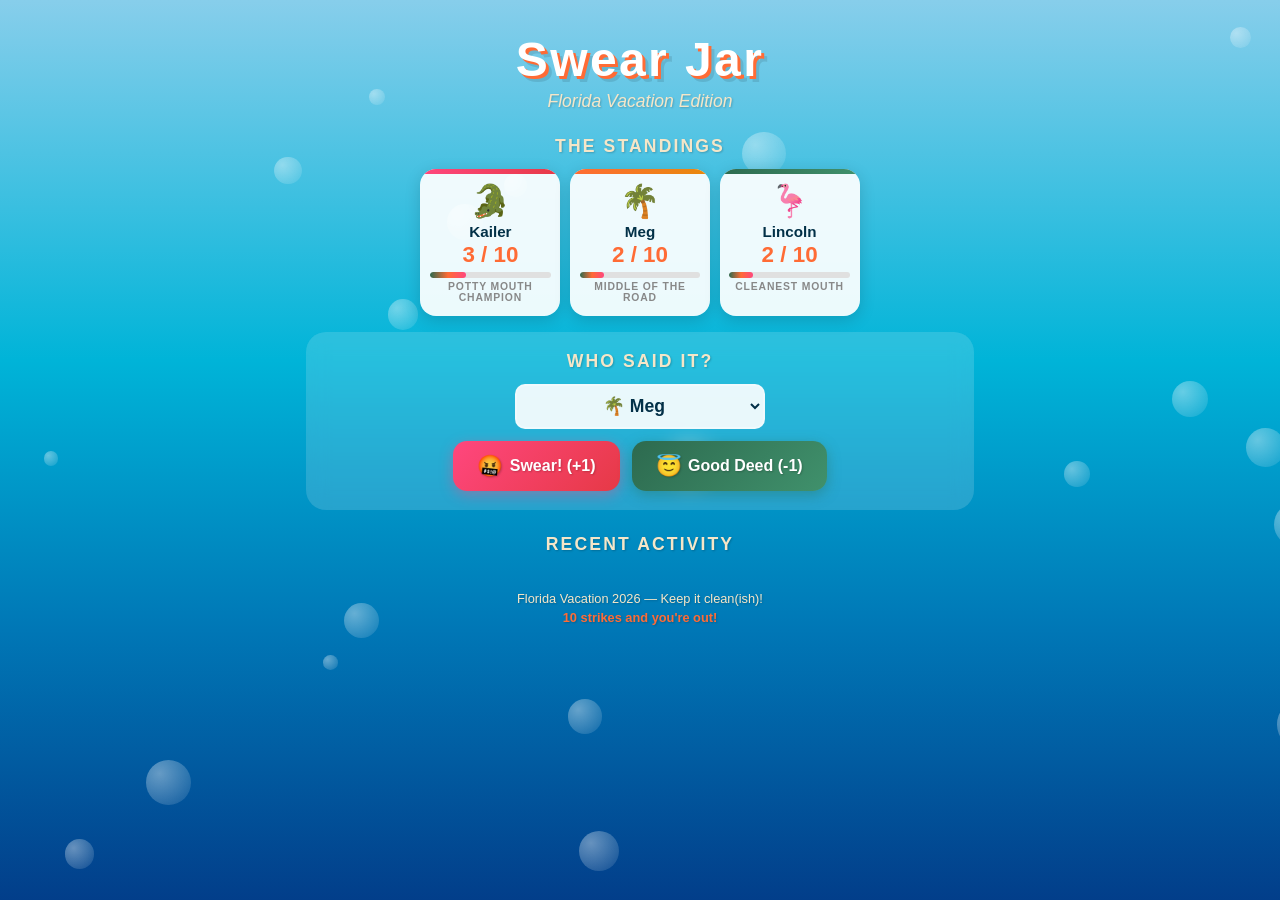
==== index.html @ c7115ccd "Inline everything into single HTML file to defeat Safari cache Safari was aggressively caching old J" ====
<!DOCTYPE html>
<html lang="en">
<head>
<meta charset="UTF-8">
<meta name="viewport" content="width=device-width, initial-scale=1.0">
<title>Florida Vacation Swear Chart</title>
<style>
*,*::before,*::after{margin:0;padding:0;box-sizing:border-box}
:root{--sand:#f5e6c8;--ocean:#0077b6;--ocean-deep:#023e8a;--ocean-light:#00b4d8;--sunset-orange:#ff6b35;--sunset-pink:#ff477e;--palm-green:#2d6a4f;--sky:#caf0f8;--text:#023047;--text-light:#fff;--card-shadow:rgba(0,0,0,.15)}
body{font-family:'Segoe UI',Tahoma,Geneva,Verdana,sans-serif;background:linear-gradient(180deg,#87CEEB 0%,#00b4d8 40%,#0077b6 70%,#023e8a 100%);color:var(--text);min-height:100vh;overflow-x:hidden;position:relative}
#bubbles{position:fixed;inset:0;pointer-events:none;z-index:0;overflow:hidden}
#bubbles .bubble{position:absolute;border-radius:50%;background:radial-gradient(circle at 30% 30%,rgba(255,255,255,0.4),rgba(255,255,255,0.05));animation:float var(--dur) ease-in-out infinite}
@keyframes float{0%{transform:translateY(0) scale(1);opacity:.6}50%{transform:translateY(-80px) scale(1.1);opacity:.3}100%{transform:translateY(0) scale(1);opacity:.6}}
header,main,footer{position:relative;z-index:1;max-width:700px;margin:0 auto;padding:0 1rem}
header{text-align:center;padding-top:2rem}
header h1{font-size:3rem;font-weight:800;letter-spacing:.05em;color:var(--text-light);text-shadow:3px 3px 0 var(--sunset-orange),6px 6px 0 rgba(0,0,0,0.1)}
.subtitle{color:var(--sand);font-style:italic;font-size:1.1rem;margin-top:.25rem;text-shadow:1px 1px 2px rgba(0,0,0,0.2)}
#scoreboard{margin-top:1.5rem;text-align:center}
#scoreboard h2,#controls h2,#history-section h2{font-weight:600;font-size:1.1rem;color:var(--sand);text-transform:uppercase;letter-spacing:.12em;margin-bottom:.75rem;text-shadow:1px 1px 2px rgba(0,0,0,0.2)}
#player-cards{display:flex;justify-content:center;gap:.6rem;flex-wrap:nowrap}
.player-card{background:rgba(255,255,255,0.92);border-radius:16px;padding:.8rem .6rem;flex:1;max-width:140px;box-shadow:0 4px 16px var(--card-shadow);transition:transform .3s,box-shadow .3s;text-align:center;position:relative;overflow:hidden}
.player-card::before{content:'';position:absolute;top:0;left:0;right:0;height:5px}
.player-card[data-rank="1"]::before{background:linear-gradient(90deg,var(--sunset-pink),#e63946)}
.player-card[data-rank="2"]::before{background:linear-gradient(90deg,var(--sunset-orange),#e8890c)}
.player-card[data-rank="3"]::before{background:linear-gradient(90deg,var(--palm-green),#40916c)}
.player-avatar{font-size:2rem;margin-bottom:.2rem;display:block}
.player-name{font-size:.95rem;font-weight:700;color:var(--text)}
.player-score{font-size:1.4rem;font-weight:800;margin:.15rem 0;transition:all .3s}
.player-score.clean{color:var(--palm-green)}.player-score.warning{color:var(--sunset-orange)}.player-score.danger{color:var(--sunset-pink)}.player-score.disqualified{color:#e63946;text-decoration:line-through}
.score-bar{width:100%;height:6px;background:#e0e0e0;border-radius:3px;margin:.2rem 0;overflow:hidden}
.score-fill{height:100%;border-radius:3px;background:linear-gradient(90deg,var(--palm-green),var(--sunset-orange),var(--sunset-pink));transition:width .4s ease}
.disqualified-card{opacity:.6;filter:grayscale(.4)}.disqualified-card .player-rank{color:#e63946;font-weight:700}
.player-rank{font-size:.65rem;text-transform:uppercase;letter-spacing:.08em;color:#888;font-weight:600}
.score-change{position:absolute;top:50%;left:50%;transform:translate(-50%,-50%);font-size:2rem;font-weight:800;pointer-events:none;animation:scorePop .8s ease-out forwards;z-index:10}
.score-change.bad{color:var(--sunset-pink)}.score-change.good{color:var(--palm-green)}
@keyframes scorePop{0%{opacity:1;transform:translate(-50%,-50%) scale(.5)}50%{opacity:1;transform:translate(-50%,-80%) scale(1.3)}100%{opacity:0;transform:translate(-50%,-120%) scale(1)}}
@keyframes cardShake{0%,100%{transform:translateX(0)}20%{transform:translateX(-6px) rotate(-2deg)}40%{transform:translateX(6px) rotate(2deg)}60%{transform:translateX(-4px) rotate(-1deg)}80%{transform:translateX(4px) rotate(1deg)}}
.player-card.shake{animation:cardShake .4s ease-in-out}
@keyframes cardGlow{0%,100%{box-shadow:0 4px 16px var(--card-shadow)}50%{box-shadow:0 4px 24px rgba(45,106,79,0.5)}}
.player-card.glow{animation:cardGlow .6s ease-in-out}
#reaction-toast{text-align:center;margin:.75rem auto;padding:.5rem 1.2rem;background:rgba(255,255,255,0.92);border-radius:12px;font-size:.95rem;font-weight:600;color:var(--text);box-shadow:0 4px 12px rgba(0,0,0,0.1);max-width:350px;transition:opacity .5s ease}
#reaction-toast.fade-out{opacity:0}
#controls{margin-top:1rem;text-align:center;background:rgba(255,255,255,0.15);backdrop-filter:blur(10px);border-radius:20px;padding:1.2rem}
.control-row{display:flex;justify-content:center;align-items:center;gap:.75rem;margin-bottom:.75rem}
#player-select{padding:.6rem 1.5rem;border-radius:10px;border:2px solid rgba(255,255,255,0.3);background:rgba(255,255,255,0.9);color:var(--text);font-size:1.1rem;font-weight:600;cursor:pointer;width:100%;max-width:250px;text-align:center}
#player-select:focus{outline:none;border-color:var(--sunset-orange)}
.action-buttons{display:flex;justify-content:center;gap:.75rem}
.action-btn{padding:.8rem 1.5rem;border:none;border-radius:14px;font-size:1rem;font-weight:700;cursor:pointer;transition:all .2s;display:flex;align-items:center;gap:.4rem;color:var(--text-light);text-shadow:1px 1px 2px rgba(0,0,0,0.2)}
.action-btn .btn-icon{font-size:1.3rem}
.action-btn.swear{background:linear-gradient(135deg,var(--sunset-pink),#e63946);box-shadow:0 4px 14px rgba(255,71,126,0.4)}
.action-btn.swear:active{transform:scale(.97)}
.action-btn.good-deed{background:linear-gradient(135deg,var(--palm-green),#40916c);box-shadow:0 4px 14px rgba(45,106,79,0.4)}
.action-btn.good-deed:active{transform:scale(.97)}
#history-section{margin-top:1.5rem;text-align:center}
#history-log{list-style:none;max-width:500px;margin:0 auto}
#history-log li{background:rgba(255,255,255,0.88);border-radius:10px;padding:.5rem .75rem;margin-bottom:.4rem;font-size:.82rem;display:flex;justify-content:space-between;align-items:center;animation:slideIn .3s ease-out}
#history-log li .log-text{text-align:left}
#history-log li .log-time{font-size:.68rem;color:#888;white-space:nowrap;margin-left:.5rem}
#history-log li.swear-entry{border-left:4px solid var(--sunset-pink)}
#history-log li.deed-entry{border-left:4px solid var(--palm-green)}
@keyframes slideIn{from{opacity:0;transform:translateX(-20px)}to{opacity:1;transform:translateX(0)}}
footer{text-align:center;padding:1.5rem 1rem;color:var(--sand);font-size:.8rem;text-shadow:1px 1px 2px rgba(0,0,0,0.2)}
.footer-note{margin-top:.25rem;font-weight:600;color:var(--sunset-orange)}
.hidden{display:none!important}
@media(max-width:600px){header h1{font-size:2rem}.player-avatar{font-size:1.6rem}.player-name{font-size:.85rem}.player-score{font-size:1.1rem}.player-rank{font-size:.6rem}.action-btn{padding:.7rem 1.2rem;font-size:.9rem}#reaction-toast{font-size:.85rem}}
</style>
</head>
<body>
<div id="bubbles"></div>
<header>
  <h1>Swear Jar</h1>
  <p class="subtitle">Florida Vacation Edition</p>
</header>
<main>
  <section id="scoreboard">
    <h2>The Standings</h2>
    <div id="player-cards"></div>
  </section>
  <div id="reaction-toast" class="hidden"></div>
  <section id="controls">
    <h2>Who said it?</h2>
    <div class="control-row">
      <select id="player-select"></select>
    </div>
    <div class="action-buttons">
      <button id="swear-btn" class="action-btn swear">
        <span class="btn-icon">🤬</span>
        <span>Swear! (+1)</span>
      </button>
      <button id="good-deed-btn" class="action-btn good-deed">
        <span class="btn-icon">😇</span>
        <span>Good Deed (-1)</span>
      </button>
    </div>
  </section>
  <section id="history-section">
    <h2>Recent Activity</h2>
    <ul id="history-log"></ul>
  </section>
</main>
<footer>
  <p>Florida Vacation 2026 &mdash; Keep it clean(ish)!</p>
  <p class="footer-note">10 strikes and you're out!</p>
</footer>
<script>
var DISQUALIFY_AT = 10;
var STORAGE_KEY = "florida-swear-v2";
var HISTORY_KEY = "florida-swear-history-v2";
var DEFAULT_PLAYERS = [
  { name: "Meg", avatar: "\u{1F334}", score: 2 },
  { name: "Lincoln", avatar: "\u{1F9A9}", score: 2 },
  { name: "Kailer", avatar: "\u{1F40A}", score: 3 }
];
var SWEAR_REACTIONS = ["Ooh, language!","Soap, anyone?","The seagulls heard that!","Not in front of the dolphins!","That cost ya!","Grandma would NOT approve.","The palm trees are blushing.","Florida Man would be proud...","Drop it in the swear jar!","Watch your mouth, beach bum!"];
var GOOD_DEED_REACTIONS = ["Aww, how sweet!","Redemption arc!","Faith in humanity restored.","A true Florida angel.","Gold star for you!","That's the spirit!","Making grandma proud!","Wholesome beach vibes!","You've earned some sunscreen karma.","The manatees approve!"];
var RANK_LABELS = ["Potty Mouth Champion","Middle of the Road","Cleanest Mouth"];

var players = loadLocal("players") || DEFAULT_PLAYERS.map(function(p){return{name:p.name,avatar:p.avatar,score:p.score}});
var history = loadLocal("history") || [];

var playerCardsEl = document.getElementById("player-cards");
var playerSelect = document.getElementById("player-select");
var swearBtn = document.getElementById("swear-btn");
var goodDeedBtn = document.getElementById("good-deed-btn");
var historyLog = document.getElementById("history-log");
var bubblesEl = document.getElementById("bubbles");
var reactionEl = document.getElementById("reaction-toast");

try{createBubbles()}catch(e){}
renderAll();

swearBtn.addEventListener("click", function(){
  var idx = parseInt(playerSelect.value, 10);
  if(players[idx].score >= DISQUALIFY_AT) return;
  players[idx].score += 1;
  var reaction = players[idx].score >= DISQUALIFY_AT ? "DISQUALIFIED! 10 strikes and you're OUT!" : pickRandom(SWEAR_REACTIONS);
  addHistory(players[idx].name, "swear", reaction);
  saveLocal(); renderAll();
  animateCard(idx, "shake", "bad", "+1");
  showReaction(reaction);
});

goodDeedBtn.addEventListener("click", function(){
  var idx = parseInt(playerSelect.value, 10);
  if(players[idx].score <= 0) return;
  players[idx].score -= 1;
  var reaction = pickRandom(GOOD_DEED_REACTIONS);
  addHistory(players[idx].name, "deed", reaction);
  saveLocal(); renderAll();
  animateCard(idx, "glow", "good", "-1");
  showReaction(reaction);
});

function renderAll(){renderScoreboard();renderSelect();renderHistory()}

function renderScoreboard(){
  var sorted = players.map(function(p,i){return{name:p.name,avatar:p.avatar,score:p.score,idx:i}}).sort(function(a,b){return b.score-a.score});
  playerCardsEl.innerHTML = sorted.map(function(p,rank){
    var dq = p.score >= DISQUALIFY_AT;
    var danger = p.score >= 7;
    var sc = dq?"disqualified":danger?"danger":p.score>0?"warning":"clean";
    var rl = dq?"DISQUALIFIED":RANK_LABELS[Math.min(rank,RANK_LABELS.length-1)];
    var cc = "player-card"+(dq?" disqualified-card":"");
    return '<div class="'+cc+'" data-rank="'+(rank+1)+'" data-idx="'+p.idx+'">'
      +'<span class="player-avatar">'+p.avatar+'</span>'
      +'<div class="player-name">'+p.name+'</div>'
      +'<div class="player-score '+sc+'">'+p.score+' / '+DISQUALIFY_AT+'</div>'
      +'<div class="score-bar"><div class="score-fill" style="width:'+(p.score/DISQUALIFY_AT*100)+'%"></div></div>'
      +'<div class="player-rank">'+rl+'</div></div>';
  }).join("");
}

function renderSelect(){
  var cv = playerSelect.value;
  playerSelect.innerHTML = players.map(function(p,i){return'<option value="'+i+'">'+p.avatar+' '+p.name+'</option>'}).join("");
  if(cv!==""&&cv<players.length) playerSelect.value=cv;
}

function renderHistory(){
  var recent = history.slice(-15).reverse();
  historyLog.innerHTML = recent.map(function(e){
    var cls = e.type==="swear"?"swear-entry":"deed-entry";
    var icon = e.type==="swear"?"\u{1F92C}":"\u{1F607}";
    return'<li class="'+cls+'"><span class="log-text">'+icon+' <strong>'+e.name+'</strong> \u2014 '+e.reaction+'</span><span class="log-time">'+e.time+'</span></li>';
  }).join("");
}

function showReaction(text){
  if(!reactionEl)return;
  reactionEl.textContent=text;
  reactionEl.classList.remove("hidden");
  reactionEl.classList.remove("fade-out");
  setTimeout(function(){reactionEl.classList.add("fade-out")},1500);
  setTimeout(function(){reactionEl.classList.add("hidden")},2200);
}

function animateCard(idx,anim,type,text){
  var card=playerCardsEl.querySelector('[data-idx="'+idx+'"]');
  if(!card)return;
  card.classList.add(anim);
  setTimeout(function(){card.classList.remove(anim)},600);
  var pop=document.createElement("div");
  pop.className="score-change "+type;
  pop.textContent=text;
  card.appendChild(pop);
  setTimeout(function(){pop.remove()},800);
}

function addHistory(name,type,reaction){
  var now=new Date();
  var time=now.toLocaleTimeString([],{hour:"2-digit",minute:"2-digit"});
  history.push({name:name,type:type,reaction:reaction,time:time});
  if(history.length>50) history=history.slice(-50);
}

function saveLocal(){
  try{localStorage.setItem(STORAGE_KEY,JSON.stringify(players));localStorage.setItem(HISTORY_KEY,JSON.stringify(history))}catch(e){}
}

function loadLocal(key){
  try{var k=key==="players"?STORAGE_KEY:HISTORY_KEY;var raw=localStorage.getItem(k);if(raw)return JSON.parse(raw)}catch(e){}
  return null;
}

function pickRandom(arr){return arr[Math.floor(Math.random()*arr.length)]}

function createBubbles(){
  for(var i=0;i<20;i++){
    var b=document.createElement("div");b.className="bubble";
    var s=Math.random()*40+10;b.style.width=s+"px";b.style.height=s+"px";
    b.style.left=Math.random()*100+"%";b.style.top=Math.random()*100+"%";
    b.style.setProperty("--dur",(Math.random()*6+4)+"s");
    b.style.animationDelay=Math.random()*5+"s";bubblesEl.appendChild(b);
  }
}
</script>
</body>
</html>
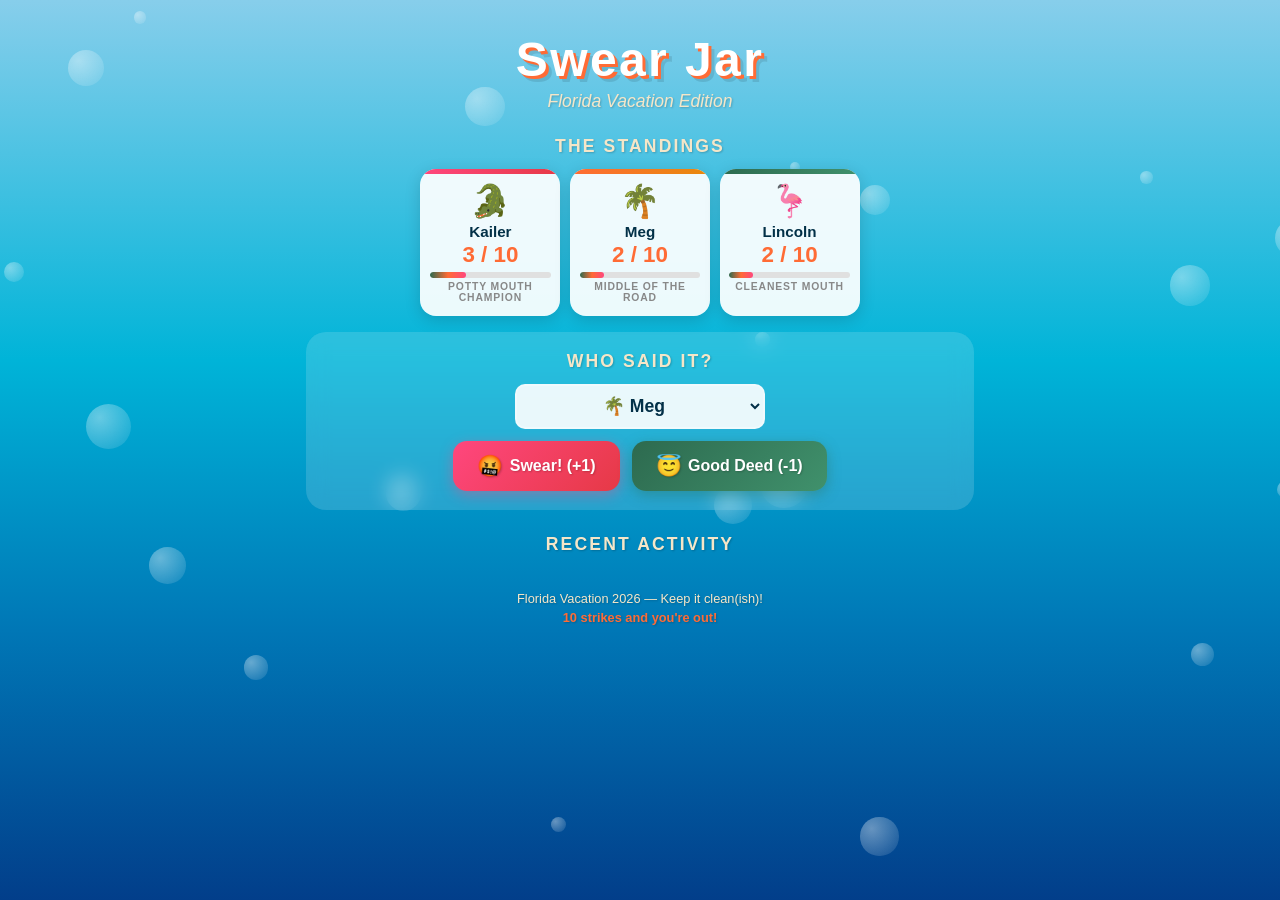
==== commit 538f404f: "Fix buttons not working: rename history variable The global var 'history' was shadowing window.histo" ====
--- a/index.html
+++ b/index.html
@@ -116,7 +116,7 @@
 var RANK_LABELS = ["Potty Mouth Champion","Middle of the Road","Cleanest Mouth"];
 
 var players = loadLocal("players") || DEFAULT_PLAYERS.map(function(p){return{name:p.name,avatar:p.avatar,score:p.score}});
-var history = loadLocal("history") || [];
+var actLog = loadLocal("history") || [];
 
 var playerCardsEl = document.getElementById("player-cards");
 var playerSelect = document.getElementById("player-select");
@@ -177,7 +177,7 @@
 }
 
 function renderHistory(){
-  var recent = history.slice(-15).reverse();
+  var recent = actLog.slice(-15).reverse();
   historyLog.innerHTML = recent.map(function(e){
     var cls = e.type==="swear"?"swear-entry":"deed-entry";
     var icon = e.type==="swear"?"\u{1F92C}":"\u{1F607}";
@@ -209,12 +209,12 @@
 function addHistory(name,type,reaction){
   var now=new Date();
   var time=now.toLocaleTimeString([],{hour:"2-digit",minute:"2-digit"});
-  history.push({name:name,type:type,reaction:reaction,time:time});
-  if(history.length>50) history=history.slice(-50);
+  actLog.push({name:name,type:type,reaction:reaction,time:time});
+  if(actLog.length>50) actLog=actLog.slice(-50);
 }
 
 function saveLocal(){
-  try{localStorage.setItem(STORAGE_KEY,JSON.stringify(players));localStorage.setItem(HISTORY_KEY,JSON.stringify(history))}catch(e){}
+  try{localStorage.setItem(STORAGE_KEY,JSON.stringify(players));localStorage.setItem(HISTORY_KEY,JSON.stringify(actLog))}catch(e){}
 }
 
 function loadLocal(key){
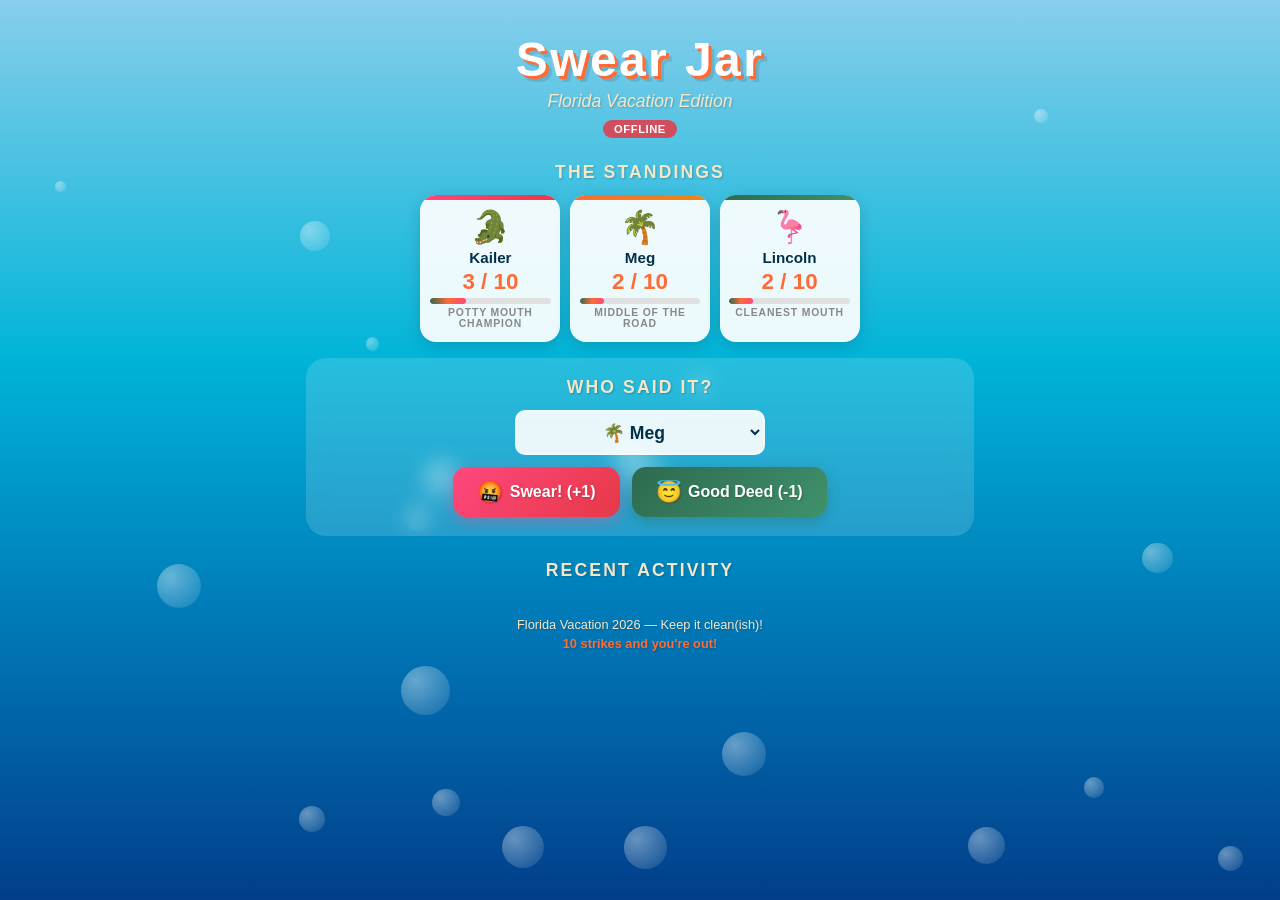
==== commit 31f258a7: "Replace jsonblob sync with Firebase Realtime Database Switch cloud sync from jsonblob.com to Firebas" ====
--- a/index.html
+++ b/index.html
@@ -1,238 +1,56 @@
 <!DOCTYPE html>
 <html lang="en">
 <head>
-<meta charset="UTF-8">
-<meta name="viewport" content="width=device-width, initial-scale=1.0">
-<title>Florida Vacation Swear Chart</title>
-<style>
-*,*::before,*::after{margin:0;padding:0;box-sizing:border-box}
-:root{--sand:#f5e6c8;--ocean:#0077b6;--ocean-deep:#023e8a;--ocean-light:#00b4d8;--sunset-orange:#ff6b35;--sunset-pink:#ff477e;--palm-green:#2d6a4f;--sky:#caf0f8;--text:#023047;--text-light:#fff;--card-shadow:rgba(0,0,0,.15)}
-body{font-family:'Segoe UI',Tahoma,Geneva,Verdana,sans-serif;background:linear-gradient(180deg,#87CEEB 0%,#00b4d8 40%,#0077b6 70%,#023e8a 100%);color:var(--text);min-height:100vh;overflow-x:hidden;position:relative}
-#bubbles{position:fixed;inset:0;pointer-events:none;z-index:0;overflow:hidden}
-#bubbles .bubble{position:absolute;border-radius:50%;background:radial-gradient(circle at 30% 30%,rgba(255,255,255,0.4),rgba(255,255,255,0.05));animation:float var(--dur) ease-in-out infinite}
-@keyframes float{0%{transform:translateY(0) scale(1);opacity:.6}50%{transform:translateY(-80px) scale(1.1);opacity:.3}100%{transform:translateY(0) scale(1);opacity:.6}}
-header,main,footer{position:relative;z-index:1;max-width:700px;margin:0 auto;padding:0 1rem}
-header{text-align:center;padding-top:2rem}
-header h1{font-size:3rem;font-weight:800;letter-spacing:.05em;color:var(--text-light);text-shadow:3px 3px 0 var(--sunset-orange),6px 6px 0 rgba(0,0,0,0.1)}
-.subtitle{color:var(--sand);font-style:italic;font-size:1.1rem;margin-top:.25rem;text-shadow:1px 1px 2px rgba(0,0,0,0.2)}
-#scoreboard{margin-top:1.5rem;text-align:center}
-#scoreboard h2,#controls h2,#history-section h2{font-weight:600;font-size:1.1rem;color:var(--sand);text-transform:uppercase;letter-spacing:.12em;margin-bottom:.75rem;text-shadow:1px 1px 2px rgba(0,0,0,0.2)}
-#player-cards{display:flex;justify-content:center;gap:.6rem;flex-wrap:nowrap}
-.player-card{background:rgba(255,255,255,0.92);border-radius:16px;padding:.8rem .6rem;flex:1;max-width:140px;box-shadow:0 4px 16px var(--card-shadow);transition:transform .3s,box-shadow .3s;text-align:center;position:relative;overflow:hidden}
-.player-card::before{content:'';position:absolute;top:0;left:0;right:0;height:5px}
-.player-card[data-rank="1"]::before{background:linear-gradient(90deg,var(--sunset-pink),#e63946)}
-.player-card[data-rank="2"]::before{background:linear-gradient(90deg,var(--sunset-orange),#e8890c)}
-.player-card[data-rank="3"]::before{background:linear-gradient(90deg,var(--palm-green),#40916c)}
-.player-avatar{font-size:2rem;margin-bottom:.2rem;display:block}
-.player-name{font-size:.95rem;font-weight:700;color:var(--text)}
-.player-score{font-size:1.4rem;font-weight:800;margin:.15rem 0;transition:all .3s}
-.player-score.clean{color:var(--palm-green)}.player-score.warning{color:var(--sunset-orange)}.player-score.danger{color:var(--sunset-pink)}.player-score.disqualified{color:#e63946;text-decoration:line-through}
-.score-bar{width:100%;height:6px;background:#e0e0e0;border-radius:3px;margin:.2rem 0;overflow:hidden}
-.score-fill{height:100%;border-radius:3px;background:linear-gradient(90deg,var(--palm-green),var(--sunset-orange),var(--sunset-pink));transition:width .4s ease}
-.disqualified-card{opacity:.6;filter:grayscale(.4)}.disqualified-card .player-rank{color:#e63946;font-weight:700}
-.player-rank{font-size:.65rem;text-transform:uppercase;letter-spacing:.08em;color:#888;font-weight:600}
-.score-change{position:absolute;top:50%;left:50%;transform:translate(-50%,-50%);font-size:2rem;font-weight:800;pointer-events:none;animation:scorePop .8s ease-out forwards;z-index:10}
-.score-change.bad{color:var(--sunset-pink)}.score-change.good{color:var(--palm-green)}
-@keyframes scorePop{0%{opacity:1;transform:translate(-50%,-50%) scale(.5)}50%{opacity:1;transform:translate(-50%,-80%) scale(1.3)}100%{opacity:0;transform:translate(-50%,-120%) scale(1)}}
-@keyframes cardShake{0%,100%{transform:translateX(0)}20%{transform:translateX(-6px) rotate(-2deg)}40%{transform:translateX(6px) rotate(2deg)}60%{transform:translateX(-4px) rotate(-1deg)}80%{transform:translateX(4px) rotate(1deg)}}
-.player-card.shake{animation:cardShake .4s ease-in-out}
-@keyframes cardGlow{0%,100%{box-shadow:0 4px 16px var(--card-shadow)}50%{box-shadow:0 4px 24px rgba(45,106,79,0.5)}}
-.player-card.glow{animation:cardGlow .6s ease-in-out}
-#reaction-toast{text-align:center;margin:.75rem auto;padding:.5rem 1.2rem;background:rgba(255,255,255,0.92);border-radius:12px;font-size:.95rem;font-weight:600;color:var(--text);box-shadow:0 4px 12px rgba(0,0,0,0.1);max-width:350px;transition:opacity .5s ease}
-#reaction-toast.fade-out{opacity:0}
-#controls{margin-top:1rem;text-align:center;background:rgba(255,255,255,0.15);backdrop-filter:blur(10px);border-radius:20px;padding:1.2rem}
-.control-row{display:flex;justify-content:center;align-items:center;gap:.75rem;margin-bottom:.75rem}
-#player-select{padding:.6rem 1.5rem;border-radius:10px;border:2px solid rgba(255,255,255,0.3);background:rgba(255,255,255,0.9);color:var(--text);font-size:1.1rem;font-weight:600;cursor:pointer;width:100%;max-width:250px;text-align:center}
-#player-select:focus{outline:none;border-color:var(--sunset-orange)}
-.action-buttons{display:flex;justify-content:center;gap:.75rem}
-.action-btn{padding:.8rem 1.5rem;border:none;border-radius:14px;font-size:1rem;font-weight:700;cursor:pointer;transition:all .2s;display:flex;align-items:center;gap:.4rem;color:var(--text-light);text-shadow:1px 1px 2px rgba(0,0,0,0.2)}
-.action-btn .btn-icon{font-size:1.3rem}
-.action-btn.swear{background:linear-gradient(135deg,var(--sunset-pink),#e63946);box-shadow:0 4px 14px rgba(255,71,126,0.4)}
-.action-btn.swear:active{transform:scale(.97)}
-.action-btn.good-deed{background:linear-gradient(135deg,var(--palm-green),#40916c);box-shadow:0 4px 14px rgba(45,106,79,0.4)}
-.action-btn.good-deed:active{transform:scale(.97)}
-#history-section{margin-top:1.5rem;text-align:center}
-#history-log{list-style:none;max-width:500px;margin:0 auto}
-#history-log li{background:rgba(255,255,255,0.88);border-radius:10px;padding:.5rem .75rem;margin-bottom:.4rem;font-size:.82rem;display:flex;justify-content:space-between;align-items:center;animation:slideIn .3s ease-out}
-#history-log li .log-text{text-align:left}
-#history-log li .log-time{font-size:.68rem;color:#888;white-space:nowrap;margin-left:.5rem}
-#history-log li.swear-entry{border-left:4px solid var(--sunset-pink)}
-#history-log li.deed-entry{border-left:4px solid var(--palm-green)}
-@keyframes slideIn{from{opacity:0;transform:translateX(-20px)}to{opacity:1;transform:translateX(0)}}
-footer{text-align:center;padding:1.5rem 1rem;color:var(--sand);font-size:.8rem;text-shadow:1px 1px 2px rgba(0,0,0,0.2)}
-.footer-note{margin-top:.25rem;font-weight:600;color:var(--sunset-orange)}
-.hidden{display:none!important}
-@media(max-width:600px){header h1{font-size:2rem}.player-avatar{font-size:1.6rem}.player-name{font-size:.85rem}.player-score{font-size:1.1rem}.player-rank{font-size:.6rem}.action-btn{padding:.7rem 1.2rem;font-size:.9rem}#reaction-toast{font-size:.85rem}}
-</style>
+  <meta charset="UTF-8">
+  <meta name="viewport" content="width=device-width, initial-scale=1.0">
+  <title>Florida Vacation Swear Chart</title>
+  <link rel="stylesheet" href="style.css">
 </head>
 <body>
-<div id="bubbles"></div>
-<header>
-  <h1>Swear Jar</h1>
-  <p class="subtitle">Florida Vacation Edition</p>
-</header>
-<main>
-  <section id="scoreboard">
-    <h2>The Standings</h2>
-    <div id="player-cards"></div>
-  </section>
-  <div id="reaction-toast" class="hidden"></div>
-  <section id="controls">
-    <h2>Who said it?</h2>
-    <div class="control-row">
-      <select id="player-select"></select>
-    </div>
-    <div class="action-buttons">
-      <button id="swear-btn" class="action-btn swear">
-        <span class="btn-icon">🤬</span>
-        <span>Swear! (+1)</span>
-      </button>
-      <button id="good-deed-btn" class="action-btn good-deed">
-        <span class="btn-icon">😇</span>
-        <span>Good Deed (-1)</span>
-      </button>
-    </div>
-  </section>
-  <section id="history-section">
-    <h2>Recent Activity</h2>
-    <ul id="history-log"></ul>
-  </section>
-</main>
-<footer>
-  <p>Florida Vacation 2026 &mdash; Keep it clean(ish)!</p>
-  <p class="footer-note">10 strikes and you're out!</p>
-</footer>
-<script>
-var DISQUALIFY_AT = 10;
-var STORAGE_KEY = "florida-swear-v2";
-var HISTORY_KEY = "florida-swear-history-v2";
-var DEFAULT_PLAYERS = [
-  { name: "Meg", avatar: "\u{1F334}", score: 2 },
-  { name: "Lincoln", avatar: "\u{1F9A9}", score: 2 },
-  { name: "Kailer", avatar: "\u{1F40A}", score: 3 }
-];
-var SWEAR_REACTIONS = ["Ooh, language!","Soap, anyone?","The seagulls heard that!","Not in front of the dolphins!","That cost ya!","Grandma would NOT approve.","The palm trees are blushing.","Florida Man would be proud...","Drop it in the swear jar!","Watch your mouth, beach bum!"];
-var GOOD_DEED_REACTIONS = ["Aww, how sweet!","Redemption arc!","Faith in humanity restored.","A true Florida angel.","Gold star for you!","That's the spirit!","Making grandma proud!","Wholesome beach vibes!","You've earned some sunscreen karma.","The manatees approve!"];
-var RANK_LABELS = ["Potty Mouth Champion","Middle of the Road","Cleanest Mouth"];
+  <div id="bubbles"></div>
 
-var players = loadLocal("players") || DEFAULT_PLAYERS.map(function(p){return{name:p.name,avatar:p.avatar,score:p.score}});
-var actLog = loadLocal("history") || [];
+  <header>
+    <h1>Swear Jar</h1>
+    <p class="subtitle">Florida Vacation Edition</p>
+    <span id="sync-status" class="sync-badge synced">Live</span>
+  </header>
 
-var playerCardsEl = document.getElementById("player-cards");
-var playerSelect = document.getElementById("player-select");
-var swearBtn = document.getElementById("swear-btn");
-var goodDeedBtn = document.getElementById("good-deed-btn");
-var historyLog = document.getElementById("history-log");
-var bubblesEl = document.getElementById("bubbles");
-var reactionEl = document.getElementById("reaction-toast");
+  <main>
+    <section id="scoreboard">
+      <h2>The Standings</h2>
+      <div id="player-cards"></div>
+    </section>
 
-try{createBubbles()}catch(e){}
-renderAll();
+    <div id="reaction-toast" class="hidden"></div>
 
-swearBtn.addEventListener("click", function(){
-  var idx = parseInt(playerSelect.value, 10);
-  if(players[idx].score >= DISQUALIFY_AT) return;
-  players[idx].score += 1;
-  var reaction = players[idx].score >= DISQUALIFY_AT ? "DISQUALIFIED! 10 strikes and you're OUT!" : pickRandom(SWEAR_REACTIONS);
-  addHistory(players[idx].name, "swear", reaction);
-  saveLocal(); renderAll();
-  animateCard(idx, "shake", "bad", "+1");
-  showReaction(reaction);
-});
+    <section id="controls">
+      <h2>Who said it?</h2>
+      <div class="control-row">
+        <select id="player-select"></select>
+      </div>
+      <div class="action-buttons">
+        <button id="swear-btn" class="action-btn swear">
+          <span class="btn-icon">🤬</span>
+          <span>Swear! (+1)</span>
+        </button>
+        <button id="good-deed-btn" class="action-btn good-deed">
+          <span class="btn-icon">😇</span>
+          <span>Good Deed (-1)</span>
+        </button>
+      </div>
+    </section>
 
-goodDeedBtn.addEventListener("click", function(){
-  var idx = parseInt(playerSelect.value, 10);
-  if(players[idx].score <= 0) return;
-  players[idx].score -= 1;
-  var reaction = pickRandom(GOOD_DEED_REACTIONS);
-  addHistory(players[idx].name, "deed", reaction);
-  saveLocal(); renderAll();
-  animateCard(idx, "glow", "good", "-1");
-  showReaction(reaction);
-});
+    <section id="history-section">
+      <h2>Recent Activity</h2>
+      <ul id="history-log"></ul>
+    </section>
+  </main>
 
-function renderAll(){renderScoreboard();renderSelect();renderHistory()}
+  <footer>
+    <p>Florida Vacation 2026 &mdash; Keep it clean(ish)!</p>
+    <p class="footer-note">10 strikes and you're out!</p>
+  </footer>
 
-function renderScoreboard(){
-  var sorted = players.map(function(p,i){return{name:p.name,avatar:p.avatar,score:p.score,idx:i}}).sort(function(a,b){return b.score-a.score});
-  playerCardsEl.innerHTML = sorted.map(function(p,rank){
-    var dq = p.score >= DISQUALIFY_AT;
-    var danger = p.score >= 7;
-    var sc = dq?"disqualified":danger?"danger":p.score>0?"warning":"clean";
-    var rl = dq?"DISQUALIFIED":RANK_LABELS[Math.min(rank,RANK_LABELS.length-1)];
-    var cc = "player-card"+(dq?" disqualified-card":"");
-    return '<div class="'+cc+'" data-rank="'+(rank+1)+'" data-idx="'+p.idx+'">'
-      +'<span class="player-avatar">'+p.avatar+'</span>'
-      +'<div class="player-name">'+p.name+'</div>'
-      +'<div class="player-score '+sc+'">'+p.score+' / '+DISQUALIFY_AT+'</div>'
-      +'<div class="score-bar"><div class="score-fill" style="width:'+(p.score/DISQUALIFY_AT*100)+'%"></div></div>'
-      +'<div class="player-rank">'+rl+'</div></div>';
-  }).join("");
-}
-
-function renderSelect(){
-  var cv = playerSelect.value;
-  playerSelect.innerHTML = players.map(function(p,i){return'<option value="'+i+'">'+p.avatar+' '+p.name+'</option>'}).join("");
-  if(cv!==""&&cv<players.length) playerSelect.value=cv;
-}
-
-function renderHistory(){
-  var recent = actLog.slice(-15).reverse();
-  historyLog.innerHTML = recent.map(function(e){
-    var cls = e.type==="swear"?"swear-entry":"deed-entry";
-    var icon = e.type==="swear"?"\u{1F92C}":"\u{1F607}";
-    return'<li class="'+cls+'"><span class="log-text">'+icon+' <strong>'+e.name+'</strong> \u2014 '+e.reaction+'</span><span class="log-time">'+e.time+'</span></li>';
-  }).join("");
-}
-
-function showReaction(text){
-  if(!reactionEl)return;
-  reactionEl.textContent=text;
-  reactionEl.classList.remove("hidden");
-  reactionEl.classList.remove("fade-out");
-  setTimeout(function(){reactionEl.classList.add("fade-out")},1500);
-  setTimeout(function(){reactionEl.classList.add("hidden")},2200);
-}
-
-function animateCard(idx,anim,type,text){
-  var card=playerCardsEl.querySelector('[data-idx="'+idx+'"]');
-  if(!card)return;
-  card.classList.add(anim);
-  setTimeout(function(){card.classList.remove(anim)},600);
-  var pop=document.createElement("div");
-  pop.className="score-change "+type;
-  pop.textContent=text;
-  card.appendChild(pop);
-  setTimeout(function(){pop.remove()},800);
-}
-
-function addHistory(name,type,reaction){
-  var now=new Date();
-  var time=now.toLocaleTimeString([],{hour:"2-digit",minute:"2-digit"});
-  actLog.push({name:name,type:type,reaction:reaction,time:time});
-  if(actLog.length>50) actLog=actLog.slice(-50);
-}
-
-function saveLocal(){
-  try{localStorage.setItem(STORAGE_KEY,JSON.stringify(players));localStorage.setItem(HISTORY_KEY,JSON.stringify(actLog))}catch(e){}
-}
-
-function loadLocal(key){
-  try{var k=key==="players"?STORAGE_KEY:HISTORY_KEY;var raw=localStorage.getItem(k);if(raw)return JSON.parse(raw)}catch(e){}
-  return null;
-}
-
-function pickRandom(arr){return arr[Math.floor(Math.random()*arr.length)]}
-
-function createBubbles(){
-  for(var i=0;i<20;i++){
-    var b=document.createElement("div");b.className="bubble";
-    var s=Math.random()*40+10;b.style.width=s+"px";b.style.height=s+"px";
-    b.style.left=Math.random()*100+"%";b.style.top=Math.random()*100+"%";
-    b.style.setProperty("--dur",(Math.random()*6+4)+"s");
-    b.style.animationDelay=Math.random()*5+"s";bubblesEl.appendChild(b);
-  }
-}
-</script>
+  <script src="script.js"></script>
 </body>
 </html>
--- a/style.css
+++ b/style.css
@@ -0,0 +1,387 @@
+/* ── Reset & Base ─────────────────────────────────── */
+*, *::before, *::after { margin: 0; padding: 0; box-sizing: border-box; }
+
+:root {
+  --sand: #f5e6c8;
+  --ocean: #0077b6;
+  --ocean-deep: #023e8a;
+  --ocean-light: #00b4d8;
+  --sunset-orange: #ff6b35;
+  --sunset-pink: #ff477e;
+  --palm-green: #2d6a4f;
+  --sky: #caf0f8;
+  --text: #023047;
+  --text-light: #ffffff;
+  --card-shadow: rgba(0, 0, 0, .15);
+}
+
+body {
+  font-family: 'Segoe UI', Tahoma, Geneva, Verdana, sans-serif;
+  background: linear-gradient(180deg, #87CEEB 0%, #00b4d8 40%, #0077b6 70%, #023e8a 100%);
+  color: var(--text);
+  min-height: 100vh;
+  overflow-x: hidden;
+  position: relative;
+}
+
+/* ── Animated bubbles background ─────────────────── */
+#bubbles {
+  position: fixed;
+  inset: 0;
+  pointer-events: none;
+  z-index: 0;
+  overflow: hidden;
+}
+#bubbles .bubble {
+  position: absolute;
+  border-radius: 50%;
+  background: radial-gradient(circle at 30% 30%, rgba(255,255,255,0.4), rgba(255,255,255,0.05));
+  animation: float var(--dur) ease-in-out infinite;
+}
+@keyframes float {
+  0%   { transform: translateY(0) scale(1); opacity: 0.6; }
+  50%  { transform: translateY(-80px) scale(1.1); opacity: 0.3; }
+  100% { transform: translateY(0) scale(1); opacity: 0.6; }
+}
+
+/* ── Layout ──────────────────────────────────────── */
+header, main, footer {
+  position: relative;
+  z-index: 1;
+  max-width: 700px;
+  margin: 0 auto;
+  padding: 0 1rem;
+}
+
+header {
+  text-align: center;
+  padding-top: 2rem;
+}
+header h1 {
+  font-size: 3rem;
+  font-weight: 800;
+  letter-spacing: .05em;
+  color: var(--text-light);
+  text-shadow: 3px 3px 0 var(--sunset-orange), 6px 6px 0 rgba(0,0,0,0.1);
+}
+.subtitle {
+  color: var(--sand);
+  font-style: italic;
+  font-size: 1.1rem;
+  margin-top: .25rem;
+  text-shadow: 1px 1px 2px rgba(0,0,0,0.2);
+}
+
+/* ── Scoreboard ──────────────────────────────────── */
+#scoreboard {
+  margin-top: 1.5rem;
+  text-align: center;
+}
+#scoreboard h2, #controls h2, #history-section h2 {
+  font-weight: 600;
+  font-size: 1.1rem;
+  color: var(--sand);
+  text-transform: uppercase;
+  letter-spacing: .12em;
+  margin-bottom: .75rem;
+  text-shadow: 1px 1px 2px rgba(0,0,0,0.2);
+}
+
+#player-cards {
+  display: flex;
+  justify-content: center;
+  gap: .6rem;
+  flex-wrap: nowrap;
+}
+
+.player-card {
+  background: rgba(255, 255, 255, 0.92);
+  border-radius: 16px;
+  padding: .8rem .6rem;
+  flex: 1;
+  max-width: 140px;
+  box-shadow: 0 4px 16px var(--card-shadow);
+  transition: transform .3s, box-shadow .3s;
+  text-align: center;
+  position: relative;
+  overflow: hidden;
+}
+.player-card:hover {
+  transform: translateY(-4px);
+  box-shadow: 0 12px 32px rgba(0,0,0,0.2);
+}
+.player-card::before {
+  content: '';
+  position: absolute;
+  top: 0; left: 0; right: 0;
+  height: 5px;
+}
+.player-card[data-rank="1"]::before { background: linear-gradient(90deg, var(--sunset-pink), #e63946); }
+.player-card[data-rank="2"]::before { background: linear-gradient(90deg, var(--sunset-orange), #e8890c); }
+.player-card[data-rank="3"]::before { background: linear-gradient(90deg, var(--palm-green), #40916c); }
+
+.player-avatar {
+  font-size: 2rem;
+  margin-bottom: .2rem;
+  display: block;
+}
+.player-name {
+  font-size: .95rem;
+  font-weight: 700;
+  color: var(--text);
+}
+.player-score {
+  font-size: 1.4rem;
+  font-weight: 800;
+  margin: .15rem 0;
+  transition: all .3s;
+}
+.player-score.clean { color: var(--palm-green); }
+.player-score.warning { color: var(--sunset-orange); }
+.player-score.danger { color: var(--sunset-pink); }
+.player-score.disqualified { color: #e63946; text-decoration: line-through; }
+
+.score-bar {
+  width: 100%;
+  height: 6px;
+  background: #e0e0e0;
+  border-radius: 3px;
+  margin: .2rem 0;
+  overflow: hidden;
+}
+.score-fill {
+  height: 100%;
+  border-radius: 3px;
+  background: linear-gradient(90deg, var(--palm-green), var(--sunset-orange), var(--sunset-pink));
+  transition: width .4s ease;
+}
+
+.disqualified-card {
+  opacity: 0.6;
+  filter: grayscale(0.4);
+}
+.disqualified-card .player-rank {
+  color: #e63946;
+  font-weight: 700;
+}
+
+.player-rank {
+  font-size: .65rem;
+  text-transform: uppercase;
+  letter-spacing: .08em;
+  color: #888;
+  font-weight: 600;
+}
+
+.score-change {
+  position: absolute;
+  top: 50%;
+  left: 50%;
+  transform: translate(-50%, -50%);
+  font-size: 2rem;
+  font-weight: 800;
+  pointer-events: none;
+  animation: scorePop .8s ease-out forwards;
+  z-index: 10;
+}
+.score-change.bad { color: var(--sunset-pink); }
+.score-change.good { color: var(--palm-green); }
+
+@keyframes scorePop {
+  0%   { opacity: 1; transform: translate(-50%, -50%) scale(0.5); }
+  50%  { opacity: 1; transform: translate(-50%, -80%) scale(1.3); }
+  100% { opacity: 0; transform: translate(-50%, -120%) scale(1); }
+}
+
+@keyframes cardShake {
+  0%, 100% { transform: translateX(0); }
+  20% { transform: translateX(-6px) rotate(-2deg); }
+  40% { transform: translateX(6px) rotate(2deg); }
+  60% { transform: translateX(-4px) rotate(-1deg); }
+  80% { transform: translateX(4px) rotate(1deg); }
+}
+.player-card.shake {
+  animation: cardShake .4s ease-in-out;
+}
+
+@keyframes cardGlow {
+  0%, 100% { box-shadow: 0 4px 16px var(--card-shadow); }
+  50% { box-shadow: 0 4px 24px rgba(45, 106, 79, 0.5); }
+}
+.player-card.glow {
+  animation: cardGlow .6s ease-in-out;
+}
+
+/* ── Reaction Toast ──────────────────────────────── */
+#reaction-toast {
+  text-align: center;
+  margin: .75rem auto;
+  padding: .5rem 1.2rem;
+  background: rgba(255, 255, 255, 0.92);
+  border-radius: 12px;
+  font-size: .95rem;
+  font-weight: 600;
+  color: var(--text);
+  box-shadow: 0 4px 12px rgba(0,0,0,0.1);
+  max-width: 350px;
+  transition: opacity .5s ease;
+}
+#reaction-toast.fade-out {
+  opacity: 0;
+}
+
+/* ── Controls ────────────────────────────────────── */
+#controls {
+  margin-top: 1rem;
+  text-align: center;
+  background: rgba(255, 255, 255, 0.15);
+  backdrop-filter: blur(10px);
+  border-radius: 20px;
+  padding: 1.2rem;
+}
+
+.control-row {
+  display: flex;
+  justify-content: center;
+  align-items: center;
+  gap: .75rem;
+  margin-bottom: .75rem;
+}
+#player-select {
+  padding: .6rem 1.5rem;
+  border-radius: 10px;
+  border: 2px solid rgba(255,255,255,0.3);
+  background: rgba(255,255,255,0.9);
+  color: var(--text);
+  font-size: 1.1rem;
+  font-weight: 600;
+  cursor: pointer;
+  width: 100%;
+  max-width: 250px;
+  text-align: center;
+}
+#player-select:focus {
+  outline: none;
+  border-color: var(--sunset-orange);
+}
+
+.action-buttons {
+  display: flex;
+  justify-content: center;
+  gap: .75rem;
+}
+
+.action-btn {
+  padding: .8rem 1.5rem;
+  border: none;
+  border-radius: 14px;
+  font-size: 1rem;
+  font-weight: 700;
+  cursor: pointer;
+  transition: all .2s;
+  display: flex;
+  align-items: center;
+  gap: .4rem;
+  color: var(--text-light);
+  text-shadow: 1px 1px 2px rgba(0,0,0,0.2);
+}
+.action-btn .btn-icon { font-size: 1.3rem; }
+
+.action-btn.swear {
+  background: linear-gradient(135deg, var(--sunset-pink), #e63946);
+  box-shadow: 0 4px 14px rgba(255, 71, 126, 0.4);
+}
+.action-btn.swear:hover {
+  transform: scale(1.05);
+  box-shadow: 0 6px 20px rgba(255, 71, 126, 0.6);
+}
+.action-btn.swear:active { transform: scale(0.97); }
+
+.action-btn.good-deed {
+  background: linear-gradient(135deg, var(--palm-green), #40916c);
+  box-shadow: 0 4px 14px rgba(45, 106, 79, 0.4);
+}
+.action-btn.good-deed:hover {
+  transform: scale(1.05);
+  box-shadow: 0 6px 20px rgba(45, 106, 79, 0.6);
+}
+.action-btn.good-deed:active { transform: scale(0.97); }
+
+/* ── History Log ─────────────────────────────────── */
+#history-section {
+  margin-top: 1.5rem;
+  text-align: center;
+}
+
+#history-log {
+  list-style: none;
+  max-width: 500px;
+  margin: 0 auto;
+}
+#history-log li {
+  background: rgba(255, 255, 255, 0.88);
+  border-radius: 10px;
+  padding: .5rem .75rem;
+  margin-bottom: .4rem;
+  font-size: .82rem;
+  display: flex;
+  justify-content: space-between;
+  align-items: center;
+  animation: slideIn .3s ease-out;
+}
+#history-log li .log-text { text-align: left; }
+#history-log li .log-time {
+  font-size: .68rem;
+  color: #888;
+  white-space: nowrap;
+  margin-left: .5rem;
+}
+#history-log li.swear-entry { border-left: 4px solid var(--sunset-pink); }
+#history-log li.deed-entry { border-left: 4px solid var(--palm-green); }
+
+@keyframes slideIn {
+  from { opacity: 0; transform: translateX(-20px); }
+  to   { opacity: 1; transform: translateX(0); }
+}
+
+/* ── Sync Badge ─────────────────────────────────── */
+.sync-badge {
+  display: inline-block;
+  margin-top: .5rem;
+  padding: .2rem .7rem;
+  border-radius: 20px;
+  font-size: .7rem;
+  font-weight: 700;
+  letter-spacing: .05em;
+  text-transform: uppercase;
+}
+.sync-badge.synced { background: rgba(45, 106, 79, 0.85); color: #fff; }
+.sync-badge.offline { background: rgba(230, 57, 70, 0.85); color: #fff; }
+
+/* ── Footer ──────────────────────────────────────── */
+footer {
+  text-align: center;
+  padding: 1.5rem 1rem;
+  color: var(--sand);
+  font-size: .8rem;
+  text-shadow: 1px 1px 2px rgba(0,0,0,0.2);
+}
+.footer-note {
+  margin-top: .25rem;
+  font-weight: 600;
+  color: var(--sunset-orange);
+}
+
+/* ── Utility ─────────────────────────────────────── */
+.hidden { display: none !important; }
+
+/* ── Responsive ──────────────────────────────────── */
+@media (max-width: 600px) {
+  header h1 { font-size: 2rem; }
+  .player-avatar { font-size: 1.6rem; }
+  .player-name { font-size: .85rem; }
+  .player-score { font-size: 1.1rem; }
+  .player-rank { font-size: .6rem; }
+  .action-btn { padding: .7rem 1.2rem; font-size: .9rem; }
+  #reaction-toast { font-size: .85rem; }
+}
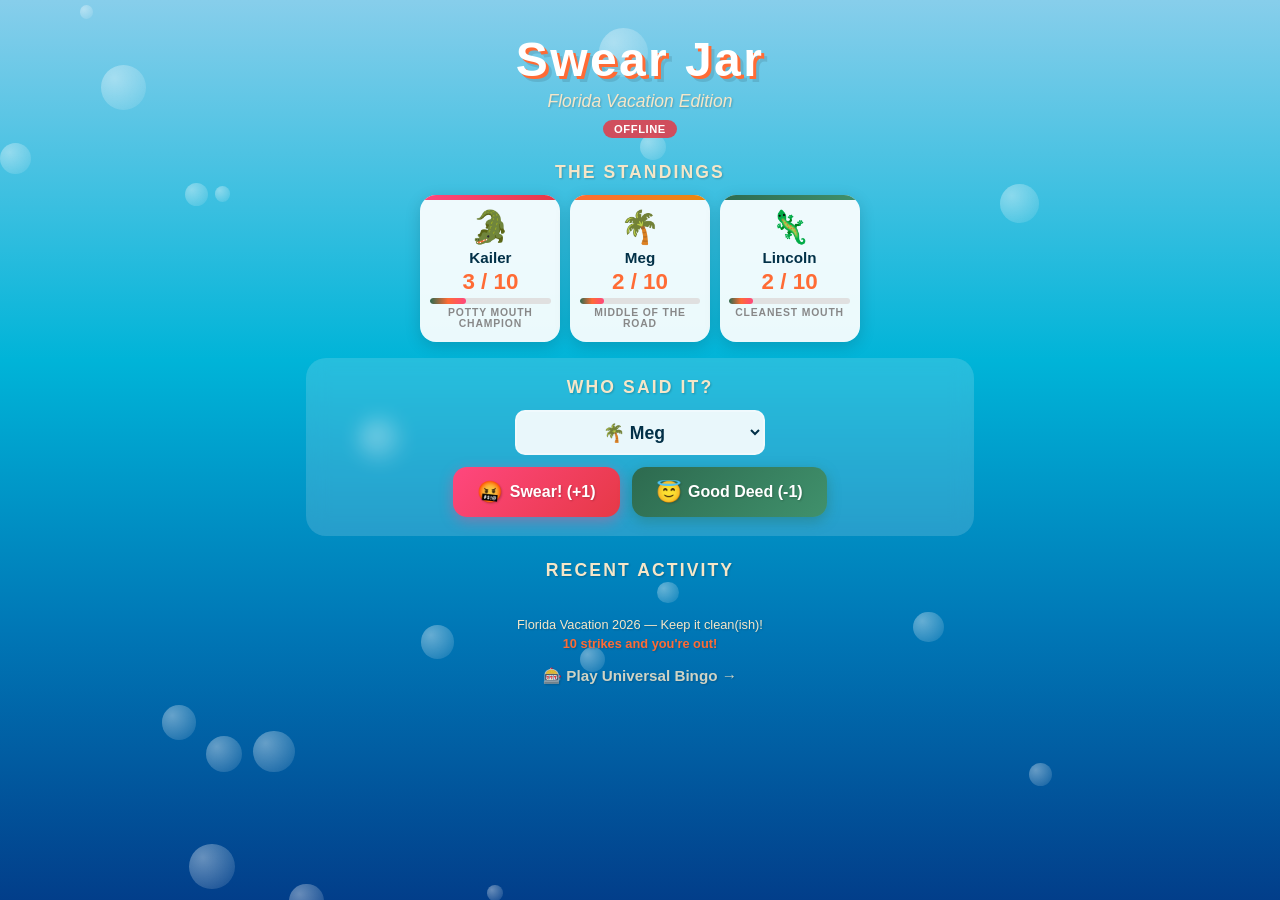
==== commit 67891f8b: "Add Universal Bingo game for playing in line 5x5 tap-to-mark bingo with 40 quirky things to spot whi" ====
--- a/index.html
+++ b/index.html
@@ -49,6 +49,9 @@
   <footer>
     <p>Florida Vacation 2026 &mdash; Keep it clean(ish)!</p>
     <p class="footer-note">10 strikes and you're out!</p>
+    <nav class="page-nav">
+      <a href="bingo.html">🎰 Play Universal Bingo →</a>
+    </nav>
   </footer>
 
   <script src="script.js"></script>
--- a/style.css
+++ b/style.css
@@ -372,6 +372,21 @@
   color: var(--sunset-orange);
 }
 
+/* ── Navigation ──────────────────────────────────── */
+.page-nav {
+  margin-top: 1rem;
+  text-align: center;
+}
+.page-nav a {
+  color: var(--sand);
+  text-decoration: none;
+  font-weight: 600;
+  font-size: .95rem;
+  opacity: 0.85;
+  transition: opacity .2s;
+}
+.page-nav a:hover { opacity: 1; }
+
 /* ── Utility ─────────────────────────────────────── */
 .hidden { display: none !important; }
 
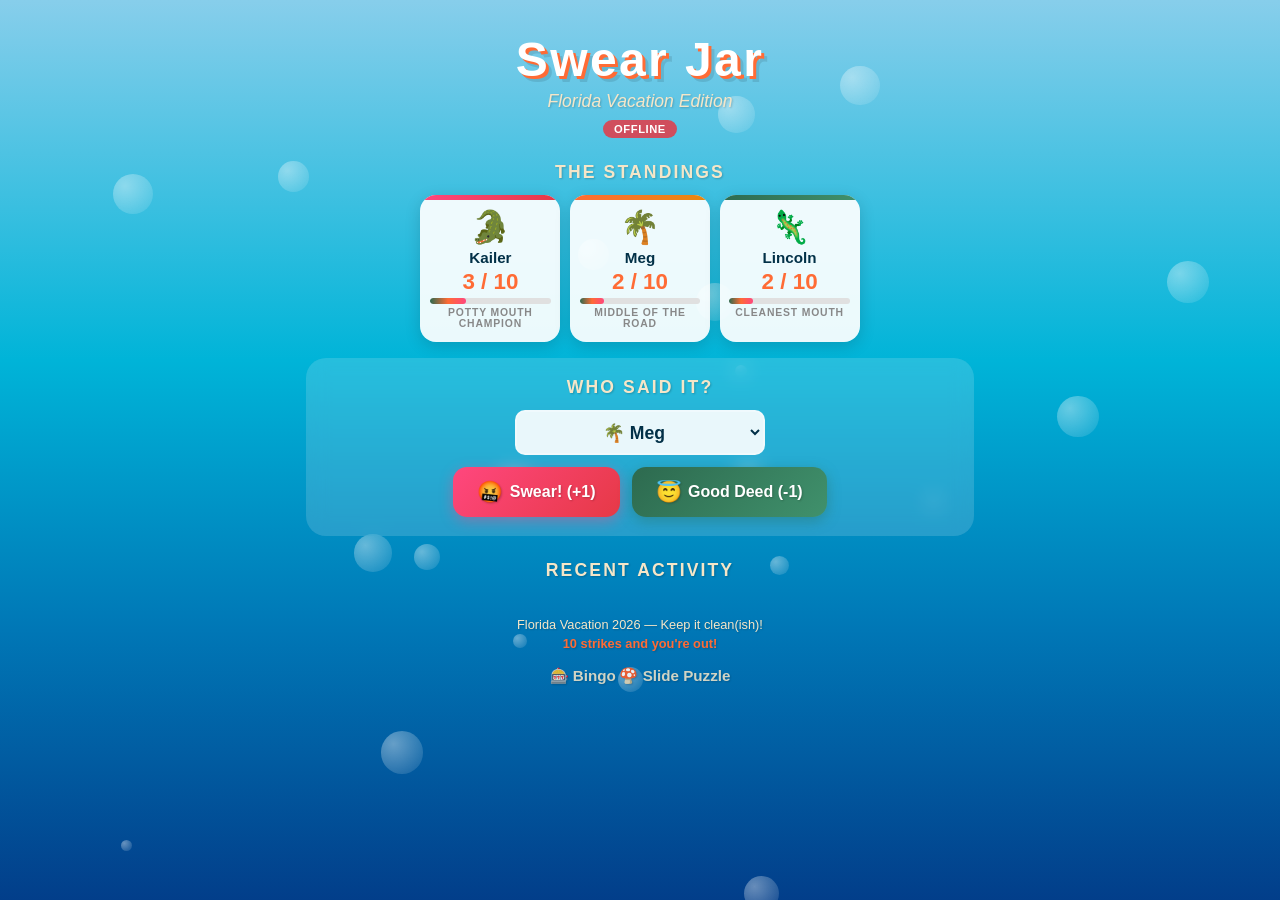
==== commit 92c4519d: "Add Mario slide puzzle game for line entertainment Classic slide puzzle with Mario emoji tiles, 3x3/" ====
--- a/index.html
+++ b/index.html
@@ -50,7 +50,8 @@
     <p>Florida Vacation 2026 &mdash; Keep it clean(ish)!</p>
     <p class="footer-note">10 strikes and you're out!</p>
     <nav class="page-nav">
-      <a href="bingo.html">🎰 Play Universal Bingo →</a>
+      <a href="bingo.html">🎰 Bingo</a>
+      <a href="puzzle.html">🍄 Slide Puzzle</a>
     </nav>
   </footer>
 
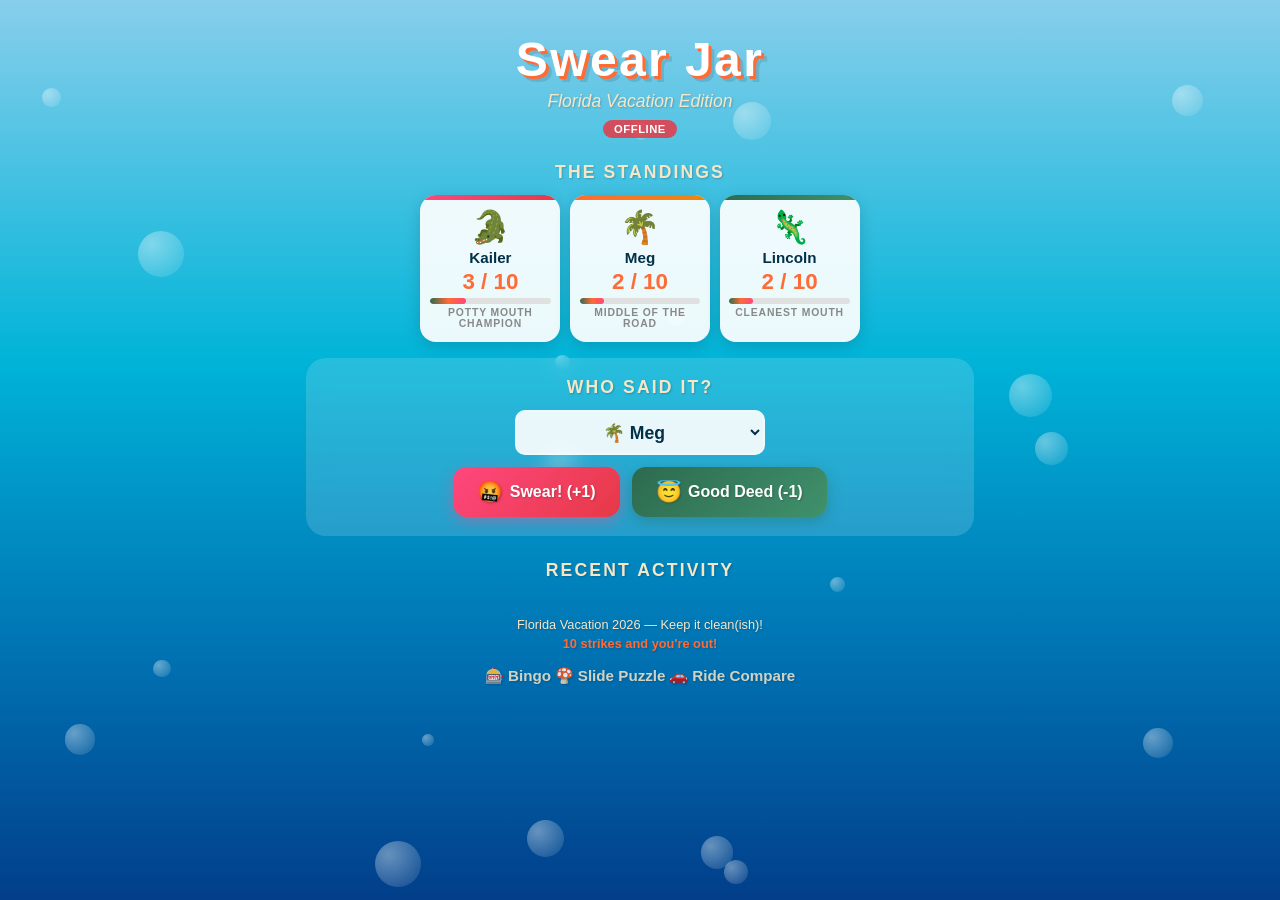
==== commit 359b3f5b: "Add Ride Compare page prototyping Meg's one-tap rideshare idea Shows side-by-side simulated price qu" ====
--- a/index.html
+++ b/index.html
@@ -52,6 +52,7 @@
     <nav class="page-nav">
       <a href="bingo.html">🎰 Bingo</a>
       <a href="puzzle.html">🍄 Slide Puzzle</a>
+      <a href="rideshare.html">🚗 Ride Compare</a>
     </nav>
   </footer>
 
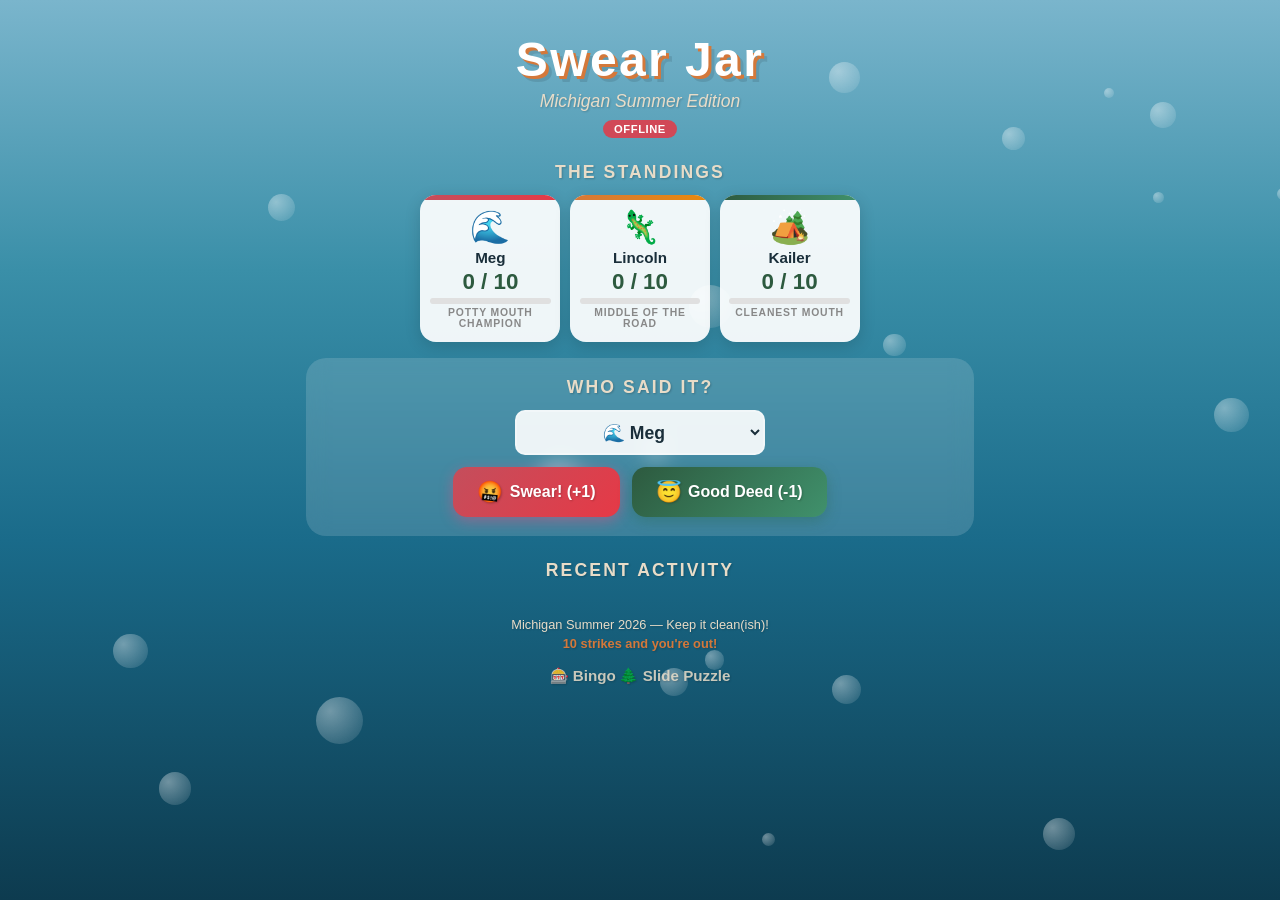
==== commit 5c41c920: "Rebrand entire app from Florida vacation to Michigan summer - New lake/forest color palette across a" ====
--- a/index.html
+++ b/index.html
@@ -3,7 +3,7 @@
 <head>
   <meta charset="UTF-8">
   <meta name="viewport" content="width=device-width, initial-scale=1.0">
-  <title>Florida Vacation Swear Chart</title>
+  <title>Michigan Summer Swear Chart</title>
   <link rel="stylesheet" href="style.css">
 </head>
 <body>
@@ -11,7 +11,7 @@
 
   <header>
     <h1>Swear Jar</h1>
-    <p class="subtitle">Florida Vacation Edition</p>
+    <p class="subtitle">Michigan Summer Edition</p>
     <span id="sync-status" class="sync-badge synced">Live</span>
   </header>
 
@@ -47,12 +47,11 @@
   </main>
 
   <footer>
-    <p>Florida Vacation 2026 &mdash; Keep it clean(ish)!</p>
+    <p>Michigan Summer 2026 &mdash; Keep it clean(ish)!</p>
     <p class="footer-note">10 strikes and you're out!</p>
     <nav class="page-nav">
       <a href="bingo.html">🎰 Bingo</a>
-      <a href="puzzle.html">🍄 Slide Puzzle</a>
-      <a href="rideshare.html">🚗 Ride Compare</a>
+      <a href="puzzle.html">🌲 Slide Puzzle</a>
     </nav>
   </footer>
 
--- a/style.css
+++ b/style.css
@@ -2,22 +2,22 @@
 *, *::before, *::after { margin: 0; padding: 0; box-sizing: border-box; }
 
 :root {
-  --sand: #f5e6c8;
-  --ocean: #0077b6;
-  --ocean-deep: #023e8a;
-  --ocean-light: #00b4d8;
-  --sunset-orange: #ff6b35;
-  --sunset-pink: #ff477e;
-  --palm-green: #2d6a4f;
-  --sky: #caf0f8;
-  --text: #023047;
+  --sand: #e8dcc8;
+  --ocean: #1a6b8a;
+  --ocean-deep: #0d3b4f;
+  --ocean-light: #3a9fbf;
+  --sunset-orange: #d4783a;
+  --sunset-pink: #c44e5c;
+  --palm-green: #2d5a3f;
+  --sky: #c5dde8;
+  --text: #1a2e3a;
   --text-light: #ffffff;
   --card-shadow: rgba(0, 0, 0, .15);
 }
 
 body {
   font-family: 'Segoe UI', Tahoma, Geneva, Verdana, sans-serif;
-  background: linear-gradient(180deg, #87CEEB 0%, #00b4d8 40%, #0077b6 70%, #023e8a 100%);
+  background: linear-gradient(180deg, #7ab5cc 0%, #3a8fa8 30%, #1a6b8a 60%, #0d3b4f 100%);
   color: var(--text);
   min-height: 100vh;
   overflow-x: hidden;
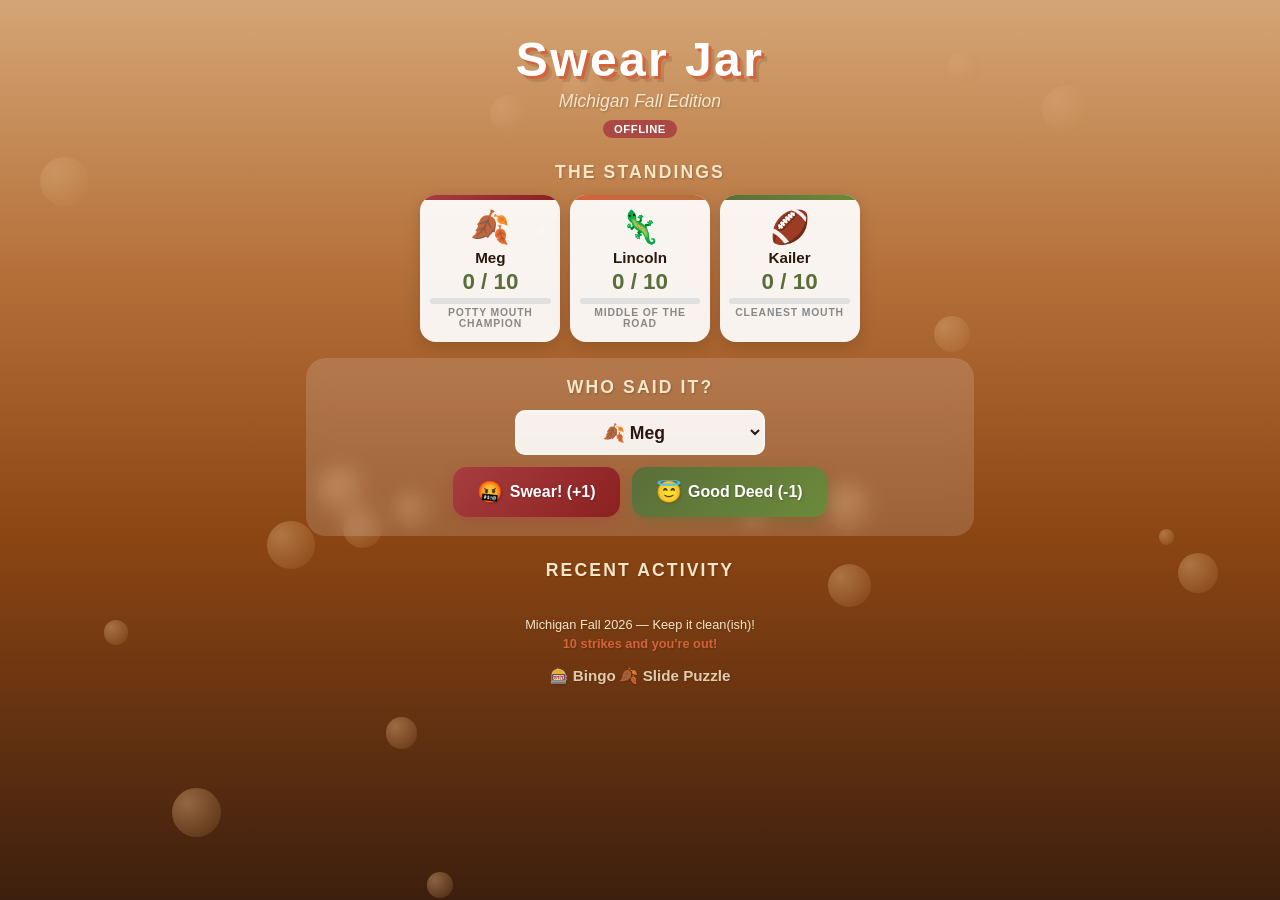
==== commit ec5b5eb8: "Update theme from Michigan Summer to Michigan Fall Warm autumn color palette (burnt orange, cranberr" ====
--- a/index.html
+++ b/index.html
@@ -3,7 +3,7 @@
 <head>
   <meta charset="UTF-8">
   <meta name="viewport" content="width=device-width, initial-scale=1.0">
-  <title>Michigan Summer Swear Chart</title>
+  <title>Michigan Fall Swear Chart</title>
   <link rel="stylesheet" href="style.css">
 </head>
 <body>
@@ -11,7 +11,7 @@
 
   <header>
     <h1>Swear Jar</h1>
-    <p class="subtitle">Michigan Summer Edition</p>
+    <p class="subtitle">Michigan Fall Edition</p>
     <span id="sync-status" class="sync-badge synced">Live</span>
   </header>
 
@@ -47,11 +47,11 @@
   </main>
 
   <footer>
-    <p>Michigan Summer 2026 &mdash; Keep it clean(ish)!</p>
+    <p>Michigan Fall 2026 &mdash; Keep it clean(ish)!</p>
     <p class="footer-note">10 strikes and you're out!</p>
     <nav class="page-nav">
       <a href="bingo.html">🎰 Bingo</a>
-      <a href="puzzle.html">🌲 Slide Puzzle</a>
+      <a href="puzzle.html">🍂 Slide Puzzle</a>
     </nav>
   </footer>
 
--- a/style.css
+++ b/style.css
@@ -2,29 +2,29 @@
 *, *::before, *::after { margin: 0; padding: 0; box-sizing: border-box; }
 
 :root {
-  --sand: #e8dcc8;
-  --ocean: #1a6b8a;
-  --ocean-deep: #0d3b4f;
-  --ocean-light: #3a9fbf;
-  --sunset-orange: #d4783a;
-  --sunset-pink: #c44e5c;
-  --palm-green: #2d5a3f;
-  --sky: #c5dde8;
-  --text: #1a2e3a;
+  --sand: #f5e6c8;
+  --ocean: #8b4513;
+  --ocean-deep: #3d1f0e;
+  --ocean-light: #c47f3a;
+  --sunset-orange: #d4623a;
+  --sunset-pink: #a63d40;
+  --palm-green: #5a6e3a;
+  --sky: #f5e0b8;
+  --text: #2a1810;
   --text-light: #ffffff;
   --card-shadow: rgba(0, 0, 0, .15);
 }
 
 body {
   font-family: 'Segoe UI', Tahoma, Geneva, Verdana, sans-serif;
-  background: linear-gradient(180deg, #7ab5cc 0%, #3a8fa8 30%, #1a6b8a 60%, #0d3b4f 100%);
+  background: linear-gradient(180deg, #d4a574 0%, #b5703a 30%, #8b4513 60%, #3d1f0e 100%);
   color: var(--text);
   min-height: 100vh;
   overflow-x: hidden;
   position: relative;
 }
 
-/* ── Animated bubbles background ─────────────────── */
+/* ── Animated leaves background ─────────────────── */
 #bubbles {
   position: fixed;
   inset: 0;
@@ -35,7 +35,7 @@
 #bubbles .bubble {
   position: absolute;
   border-radius: 50%;
-  background: radial-gradient(circle at 30% 30%, rgba(255,255,255,0.4), rgba(255,255,255,0.05));
+  background: radial-gradient(circle at 30% 30%, rgba(212, 165, 116, 0.5), rgba(180, 100, 40, 0.1));
   animation: float var(--dur) ease-in-out infinite;
 }
 @keyframes float {
@@ -116,9 +116,9 @@
   top: 0; left: 0; right: 0;
   height: 5px;
 }
-.player-card[data-rank="1"]::before { background: linear-gradient(90deg, var(--sunset-pink), #e63946); }
-.player-card[data-rank="2"]::before { background: linear-gradient(90deg, var(--sunset-orange), #e8890c); }
-.player-card[data-rank="3"]::before { background: linear-gradient(90deg, var(--palm-green), #40916c); }
+.player-card[data-rank="1"]::before { background: linear-gradient(90deg, var(--sunset-pink), #8b2020); }
+.player-card[data-rank="2"]::before { background: linear-gradient(90deg, var(--sunset-orange), #b5703a); }
+.player-card[data-rank="3"]::before { background: linear-gradient(90deg, var(--palm-green), #6b8a3a); }
 
 .player-avatar {
   font-size: 2rem;
@@ -139,7 +139,7 @@
 .player-score.clean { color: var(--palm-green); }
 .player-score.warning { color: var(--sunset-orange); }
 .player-score.danger { color: var(--sunset-pink); }
-.player-score.disqualified { color: #e63946; text-decoration: line-through; }
+.player-score.disqualified { color: #8b2020; text-decoration: line-through; }
 
 .score-bar {
   width: 100%;
@@ -161,7 +161,7 @@
   filter: grayscale(0.4);
 }
 .disqualified-card .player-rank {
-  color: #e63946;
+  color: #8b2020;
   font-weight: 700;
 }
 
@@ -206,7 +206,7 @@
 
 @keyframes cardGlow {
   0%, 100% { box-shadow: 0 4px 16px var(--card-shadow); }
-  50% { box-shadow: 0 4px 24px rgba(45, 106, 79, 0.5); }
+  50% { box-shadow: 0 4px 24px rgba(90, 110, 58, 0.5); }
 }
 .player-card.glow {
   animation: cardGlow .6s ease-in-out;
@@ -288,22 +288,22 @@
 .action-btn .btn-icon { font-size: 1.3rem; }
 
 .action-btn.swear {
-  background: linear-gradient(135deg, var(--sunset-pink), #e63946);
-  box-shadow: 0 4px 14px rgba(255, 71, 126, 0.4);
+  background: linear-gradient(135deg, var(--sunset-pink), #8b2020);
+  box-shadow: 0 4px 14px rgba(166, 61, 64, 0.4);
 }
 .action-btn.swear:hover {
   transform: scale(1.05);
-  box-shadow: 0 6px 20px rgba(255, 71, 126, 0.6);
+  box-shadow: 0 6px 20px rgba(166, 61, 64, 0.6);
 }
 .action-btn.swear:active { transform: scale(0.97); }
 
 .action-btn.good-deed {
-  background: linear-gradient(135deg, var(--palm-green), #40916c);
-  box-shadow: 0 4px 14px rgba(45, 106, 79, 0.4);
+  background: linear-gradient(135deg, var(--palm-green), #6b8a3a);
+  box-shadow: 0 4px 14px rgba(90, 110, 58, 0.4);
 }
 .action-btn.good-deed:hover {
   transform: scale(1.05);
-  box-shadow: 0 6px 20px rgba(45, 106, 79, 0.6);
+  box-shadow: 0 6px 20px rgba(90, 110, 58, 0.6);
 }
 .action-btn.good-deed:active { transform: scale(0.97); }
 
@@ -355,8 +355,8 @@
   letter-spacing: .05em;
   text-transform: uppercase;
 }
-.sync-badge.synced { background: rgba(45, 106, 79, 0.85); color: #fff; }
-.sync-badge.offline { background: rgba(230, 57, 70, 0.85); color: #fff; }
+.sync-badge.synced { background: rgba(90, 110, 58, 0.85); color: #fff; }
+.sync-badge.offline { background: rgba(166, 61, 64, 0.85); color: #fff; }
 
 /* ── Footer ──────────────────────────────────────── */
 footer {
